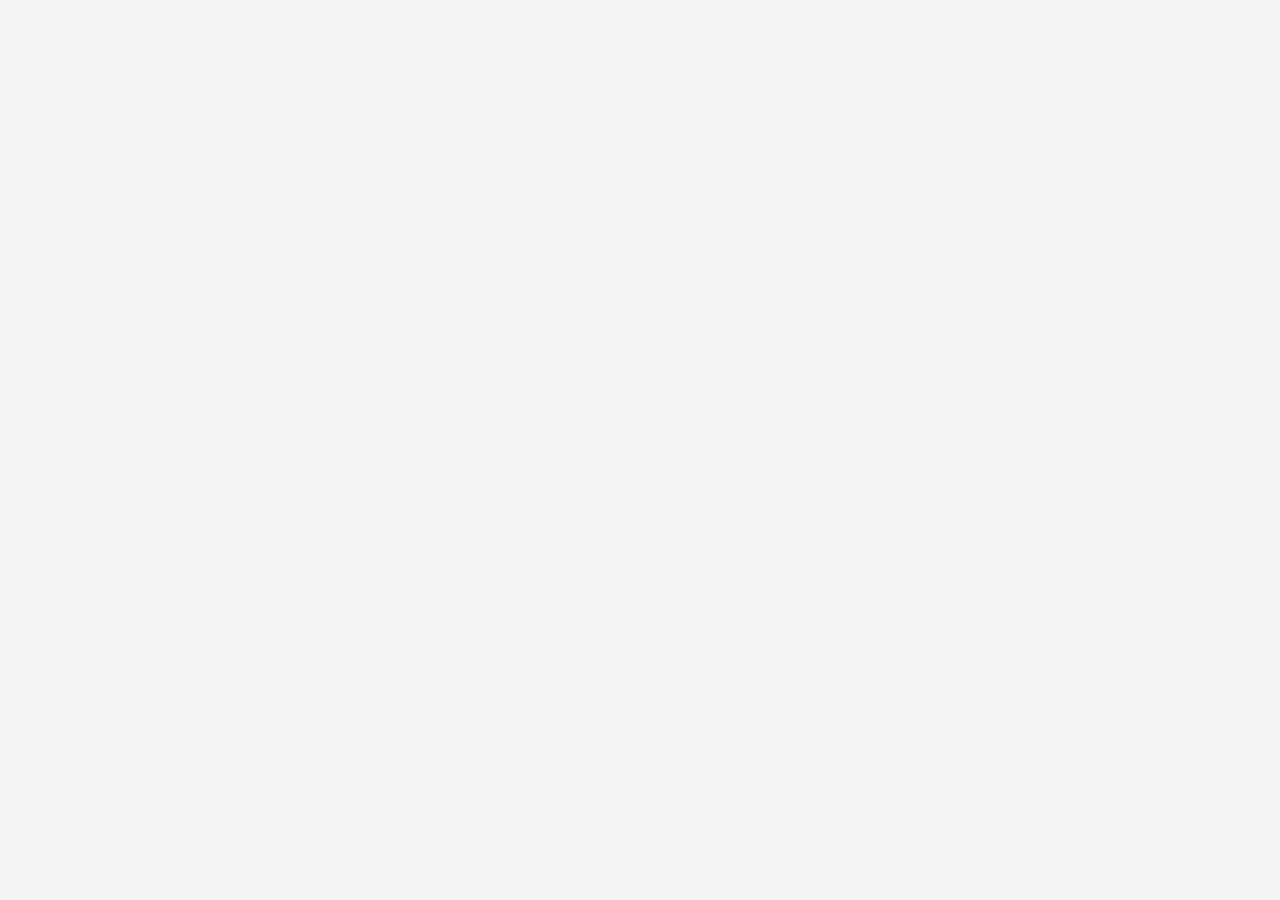
==== index.html @ eea6e000 "Add files via upload" ====
<!DOCTYPE html>
<html lang="en">
<head>
<meta charset="UTF-8">
<meta name="viewport" content="width=device-width, initial-scale=1.0, viewport-fit=cover">
<meta name="theme-color" content="#111827">
<meta name="description" content="ROBOT PROGRAMMER MANAGER V6 — shared online robot database">
<title>ROBOT PROGRAMMER MANAGER V6 — ONLINE</title>
<link rel="manifest" href="manifest.json">
<link rel="stylesheet" href="style.css">
</head>
<body>
<div id="auth" class="hidden"></div>
<div class="app-shell hidden" id="appShell">
  <aside class="sidebar" id="sidebar">
    <div class="brand"><div class="brand-mark">RP</div><div><b>ROBOT PROGRAMMER</b><small>MANAGER V6</small></div></div>
    <nav id="nav">
      <button class="nav-item active" data-page="dashboard">⌂ <span>Dashboard</span></button>
      <button class="nav-item" data-page="robots">🤖 <span>Robots</span></button>
      <button class="nav-item" data-page="calibration">🎯 <span>Calibration</span></button>
      <button class="nav-item" data-page="io">🔌 <span>I/O Configuration</span></button>
      <button class="nav-item" data-page="ethernet">🌐 <span>Ethernet</span></button>
      <button class="nav-item" data-page="overhang">📐 <span>Overhang Generator</span></button>
      <button class="nav-item" data-page="panel">▦ <span>Panel Diagram</span></button>
      <button class="nav-item" data-page="details">📝 <span>Other Details</span></button>
      <button class="nav-item" data-page="backup">☁ <span>Cloud / Backup</span></button>
    </nav>
  </aside>
  <main class="main">
    <header class="topbar">
      <button class="menu-btn" id="menuBtn">☰</button>
      <div class="top-title"><h1 id="pageTitle">Dashboard</h1><div id="currentRobotLabel">No robot selected</div></div>
      <div class="top-actions"><span id="onlineBadge" class="badge">LOCAL</span><button class="btn secondary" id="quickSave">SAVE</button><button class="btn primary" id="addRobotTop">+ ROBOT</button></div>
    </header>
    <section class="content"><div id="app"></div></section>
  </main>
</div>
<div class="modal hidden" id="modal"><div class="modal-card"><div class="modal-head"><h2 id="modalTitle">Add</h2><button id="modalClose">×</button></div><div id="modalBody"></div></div></div>
<script src="supabase-config.js"></script>
<script src="https://cdn.jsdelivr.net/npm/@supabase/supabase-js@2"></script>
<script src="oh.js"></script>
<script src="app.js"></script>
</body>
</html>
---- style.css ----
*{box-sizing:border-box} :root{--bg:#f3f4f6;--card:#fff;--text:#111827;--muted:#6b7280;--line:#e5e7eb;--primary:#2563eb;--dark:#111827;--danger:#dc2626;--ok:#059669}
body{margin:0;font-family:Arial,Helvetica,sans-serif;background:var(--bg);color:var(--text)}
button,input,select,textarea{font:inherit}button{cursor:pointer}
.app-shell{display:flex;min-height:100vh}.sidebar{width:250px;background:#111827;color:#fff;padding:18px 12px;position:fixed;inset:0 auto 0 0;z-index:20;overflow:auto}
.brand{display:flex;gap:10px;align-items:center;padding:8px 10px 22px;border-bottom:1px solid #374151;margin-bottom:15px}.brand-mark{width:40px;height:40px;border-radius:10px;background:#2563eb;display:grid;place-items:center;font-weight:bold}.brand b{display:block;font-size:13px}.brand small{color:#9ca3af}
.nav-item{width:100%;border:0;background:transparent;color:#d1d5db;text-align:left;padding:12px;border-radius:8px;margin:2px 0}.nav-item:hover,.nav-item.active{background:#1f2937;color:#fff}.nav-item span{margin-left:8px}
.main{margin-left:250px;width:calc(100% - 250px)}.topbar{height:72px;background:#fff;border-bottom:1px solid var(--line);display:flex;align-items:center;justify-content:space-between;padding:10px 24px;position:sticky;top:0;z-index:10}.topbar h1{margin:0;font-size:21px}.topbar p{margin:4px 0 0;color:var(--muted);font-size:12px}.menu-btn{display:none}.top-actions{display:flex;gap:8px}
.content{padding:22px;max-width:1500px;margin:auto}.grid{display:grid;grid-template-columns:repeat(4,1fr);gap:16px}.grid-2{display:grid;grid-template-columns:repeat(2,1fr);gap:16px}.card{background:var(--card);border:1px solid var(--line);border-radius:12px;padding:18px;box-shadow:0 1px 2px #00000008}.stat{font-size:28px;font-weight:bold;margin-top:8px}.muted{color:var(--muted);font-size:13px}.section-title{display:flex;justify-content:space-between;align-items:center;margin:0 0 14px}.section-title h2{font-size:17px;margin:0}
.btn{border:0;border-radius:8px;padding:9px 13px;font-weight:600}.btn.primary{background:var(--primary);color:#fff}.btn.secondary{background:#e5e7eb;color:#111827}.btn.danger{background:#fee2e2;color:#991b1b}.btn.success{background:#d1fae5;color:#065f46}
.form-grid{display:grid;grid-template-columns:repeat(2,1fr);gap:12px}.form-group{display:flex;flex-direction:column;gap:5px}.form-group.full{grid-column:1/-1}.form-group label{font-size:12px;font-weight:bold;color:#4b5563}.form-group input,.form-group select,.form-group textarea{border:1px solid #d1d5db;border-radius:7px;padding:9px;background:#fff}.form-group textarea{min-height:90px;resize:vertical}
.table-wrap{overflow:auto}.data-table{width:100%;border-collapse:collapse;min-width:700px}.data-table th,.data-table td{border-bottom:1px solid var(--line);padding:9px;text-align:left;font-size:13px}.data-table th{background:#f9fafb;position:sticky;top:0}.badge{display:inline-block;border-radius:99px;padding:4px 8px;font-size:11px;background:#e5e7eb}.badge.ok{background:#d1fae5;color:#065f46}
.tabs{display:flex;gap:5px;overflow:auto;margin-bottom:14px}.tab{border:1px solid var(--line);background:#fff;padding:8px 12px;border-radius:7px;white-space:nowrap}.tab.active{background:#111827;color:#fff}
.notice{padding:12px;border-radius:8px;background:#eff6ff;border:1px solid #bfdbfe;color:#1e40af;margin-bottom:14px}.empty{padding:35px;text-align:center;color:var(--muted);border:2px dashed #d1d5db;border-radius:10px}
.actions{display:flex;gap:7px;flex-wrap:wrap}.right{text-align:right}.mono{font-family:Consolas,monospace}.diagram{background:#fafafa;border:1px dashed #9ca3af;min-height:360px;border-radius:10px;padding:12px;position:relative}.panel-item{position:absolute;border:2px solid #374151;background:#fff;border-radius:5px;padding:7px;font-size:11px;cursor:move;min-width:80px;text-align:center}.panel-toolbar{display:flex;gap:7px;flex-wrap:wrap;margin-bottom:10px}
.modal{position:fixed;inset:0;background:#0008;display:grid;place-items:center;padding:15px;z-index:100}.modal.hidden{display:none}.modal-card{background:#fff;border-radius:12px;width:min(700px,100%);max-height:90vh;overflow:auto;padding:18px}.modal-head{display:flex;justify-content:space-between;align-items:center;margin-bottom:15px}.modal-head h2{margin:0}.modal-head button{border:0;background:transparent;font-size:28px}
.kpi-list{display:grid;gap:9px}.kpi{display:flex;justify-content:space-between;border-bottom:1px solid var(--line);padding:8px 0}
@media(max-width:900px){.sidebar{transform:translateX(-100%);transition:.2s}.sidebar.open{transform:translateX(0)}.main{margin-left:0;width:100%}.menu-btn{display:block;border:0;background:transparent;font-size:22px;margin-right:10px}.topbar>div:nth-child(2){margin-right:auto}.top-actions .secondary{display:none}.content{padding:13px}.grid{grid-template-columns:repeat(2,1fr)}.grid-2,.form-grid{grid-template-columns:1fr}.topbar{padding:10px 13px}}
@media(max-width:500px){.grid{grid-template-columns:1fr 1fr}.stat{font-size:22px}.card{padding:13px}.topbar h1{font-size:17px}.top-actions .primary{padding:8px}.actions .btn{flex:1}.data-table{min-width:650px}}

.top-robot-label{font-size:11px;color:#6b7280;font-weight:bold;display:flex;align-items:center;gap:7px}.top-robot-label select{border:1px solid #d1d5db;background:#fff;border-radius:7px;padding:7px 30px 7px 8px;color:#111827;font-weight:600;max-width:240px}.old-overhang-card{overflow:hidden}.oh-title{text-align:center;font-weight:800;letter-spacing:2px;font-size:28px;margin:5px 0 20px}.oh-title span{display:block;font-size:17px;color:#6b7280;margin-top:5px}.oh-layout{max-width:560px;margin:auto}.oh-box{background:linear-gradient(135deg,#01040a,#1f2937);border-radius:18px;padding:22px;box-shadow:0 10px 25px #0005}.oh-box input{width:100%;height:48px;margin-bottom:14px;border:0;border-radius:10px;padding:0 14px;font-size:16px;background:#f3f4f6}.oh-submit{display:block;width:200px;height:48px;border:0;border-radius:10px;background:#ffcc00;color:#111827;font-weight:800;font-size:16px;margin:16px auto;cursor:pointer}.oh-save-row{display:flex;justify-content:center;gap:12px;margin:18px 0;flex-wrap:wrap}.oh-history{margin-top:18px}.oh-history h3{font-size:15px}@media(max-width:600px){.top-robot-label select{max-width:155px}.oh-title{font-size:24px}}

/* CALIBRATION MODULE */
.cal-tabs{display:flex;gap:8px;flex-wrap:wrap;margin-bottom:16px}.cal-tab{border:1px solid var(--line);background:#fff;color:#374151;border-radius:8px;padding:11px 14px;font-weight:700}.cal-tab.active{background:#111827;color:#fff;border-color:#111827}.cal-process-head{display:flex;justify-content:space-between;align-items:center;gap:12px;margin-bottom:12px}.cal-process-head h3{margin:0;font-size:16px}.pdf-frame-wrap{height:calc(100vh - 250px);min-height:520px;border:1px solid var(--line);border-radius:10px;overflow:hidden;background:#52525b}.cal-pdf{width:100%;height:100%;border:0}.cal-master-card{border:1px solid var(--line);border-radius:10px;overflow:hidden}.cal-master-title{padding:13px 15px;background:#111827;color:#fff;display:flex;justify-content:space-between;align-items:center;gap:10px}.master-table{min-width:500px}.master-input{width:100%;min-width:170px;border:1px solid #d1d5db;border-radius:6px;padding:8px;background:#fff}.master-input:focus{outline:2px solid #2563eb}.master-table td:first-child,.master-table th:first-child{text-align:center;width:90px}.master-table td:nth-child(2),.master-table th:nth-child(2){width:140px}@media(max-width:600px){.cal-process-head{align-items:flex-start;flex-direction:column}.pdf-frame-wrap{height:70vh;min-height:450px}.cal-tab{width:100%;text-align:left}.master-input{min-width:130px}}

/* Replaced Overhang + Aluminium Panel modules from index(4).html */
.sub-tab-container{display:flex;background:var(--input-bg,#f3f4f6);border-radius:8px;padding:4px;margin-bottom:15px;border:1px solid var(--border,#d1d5db);gap:4px}
.sub-tab{flex:1;text-align:center;padding:10px;font-size:.9rem;color:var(--text-muted,#6b7280);cursor:pointer;border-radius:6px;font-weight:700;border:0;background:transparent}
.sub-tab.active{background:var(--primary,#2563eb);color:#fff}
.sub-content{display:none}.sub-content.active{display:block}
.inner-card{margin-bottom:14px}
.full-btn{width:100%;margin-top:4px}
.three-cols{grid-template-columns:repeat(3,1fr)}
.panel-generator-card{overflow:hidden}
.panel-note{margin:14px 0 8px;padding:10px 12px;border-left:4px solid var(--primary,#2563eb);background:var(--input-bg,#f3f4f6);font-size:.88rem}
.panel-scroll{width:100%;overflow-x:auto;padding:16px 0 42px}
.generated-panel{position:relative;border:2px solid #fff;height:160px;background:#181818;display:block;min-width:300px;box-sizing:content-box}
.stiffener{position:absolute;top:0;height:100%}
.stiffener.u{background:orange;width:6px}.stiffener.ulip{background:#00c853;width:8px}.stiffener.i{background:#2979ff;width:4px}
.generated-panel .label{position:absolute;background:#fff;color:#000;padding:2px 5px;font-size:10px;border-radius:4px;top:8px;white-space:nowrap}
.panel-type-label{position:absolute;bottom:-25px;font-size:13px;color:var(--text,#111827);white-space:nowrap}
.panel-summary{margin:4px 0 12px;line-height:1.65;font-size:.92rem}
.gauge-box{padding:12px;border:1px solid var(--border,#d1d5db);border-radius:8px;background:var(--card-bg,#fff)}
#gauge{margin-top:7px;font-family:monospace;word-break:break-word}
@media(max-width:700px){.three-cols{grid-template-columns:1fr}.sub-tab{font-size:.78rem;padding:9px 5px}.generated-panel{height:140px}.panel-type-label{font-size:11px}}

/* V6 ONLINE */
.hidden{display:none!important}.auth-mode{background:#eef2ff;min-height:100vh}.auth-mode .app-shell{display:none}.auth-card{width:min(480px,calc(100% - 28px));margin:7vh auto;background:#fff;border:1px solid var(--line);border-radius:16px;padding:28px;box-shadow:0 15px 50px #11182722}.auth-brand{border-bottom:0;margin:0 0 22px;padding:0}.auth-card h2{margin:0 0 8px;font-size:21px}.auth-card .form-group{margin-top:14px}.auth-actions{margin-top:18px}.auth-actions .btn{flex:1}.text-btn{border:0;background:transparent;color:var(--primary);font-weight:700;padding:12px 0}.cloud-note{text-align:center;margin-top:18px;padding-top:14px;border-top:1px solid var(--line);font-size:12px;color:var(--muted)}.setup-link{display:block;text-align:center;margin-top:15px;color:var(--primary);font-weight:700;text-decoration:none}.small{font-size:12px}.error-box{background:#fef2f2;border-color:#fecaca;color:#991b1b}.online-panel{display:flex;gap:12px;align-items:flex-start;padding:14px;border:1px solid var(--line);border-radius:10px;background:#fafafa}.status-dot{width:12px;height:12px;border-radius:50%;background:#9ca3af;margin-top:4px;flex:0 0 auto}.status-dot.on{background:#10b981;box-shadow:0 0 0 4px #d1fae5}.badge.online{background:#d1fae5;color:#065f46}.cloud-badge{background:#fef3c7;color:#92400e}.v6-toast{position:fixed;right:18px;bottom:18px;background:#111827;color:#fff;padding:11px 15px;border-radius:8px;z-index:300;box-shadow:0 8px 25px #0003;font-size:13px}.v6-toast.online{background:#065f46}.v6-toast.error{background:#991b1b}.io-grid{display:grid;grid-template-columns:repeat(2,minmax(0,1fr));gap:16px}.io-card{border:1px solid var(--line);border-radius:11px;overflow:hidden;background:#fff}.io-head{display:flex;align-items:center;justify-content:space-between;padding:12px 14px;background:#f9fafb;border-bottom:1px solid var(--line)}.io-head h3{font-size:14px;margin:0}.small-btn{padding:7px 9px;font-size:11px}.io-table{min-width:680px}.io-table input{width:100%;min-width:100px;border:1px solid #d1d5db;border-radius:5px;padding:7px}.full-span{grid-column:1/-1}@media(max-width:900px){.io-grid{grid-template-columns:1fr}}@media(max-width:600px){.auth-card{margin:3vh auto;padding:20px}.top-title{min-width:0}.top-title h1{white-space:nowrap;overflow:hidden;text-overflow:ellipsis}.top-robot-label{max-width:220px}.top-actions{gap:5px}.top-actions .primary{font-size:11px}.top-actions .badge{display:none}}
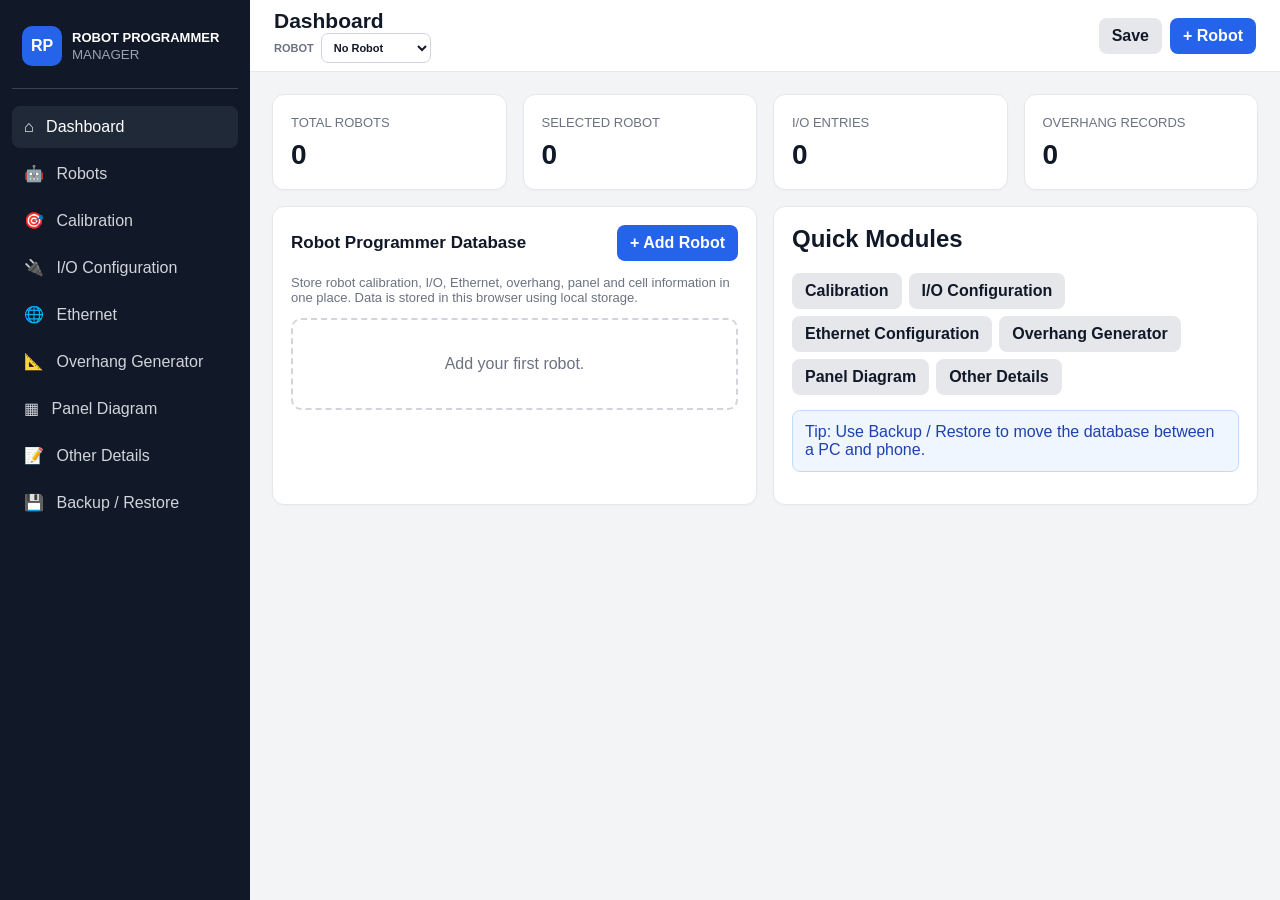
==== commit 6ffb5a85: "Add files via upload" ====
--- a/index.html
+++ b/index.html
@@ -4,16 +4,17 @@
 <meta charset="UTF-8">
 <meta name="viewport" content="width=device-width, initial-scale=1.0, viewport-fit=cover">
 <meta name="theme-color" content="#111827">
-<meta name="description" content="ROBOT PROGRAMMER MANAGER V6 — shared online robot database">
-<title>ROBOT PROGRAMMER MANAGER V6 — ONLINE</title>
+<title>ROBOT PROGRAMMER MANAGER</title>
 <link rel="manifest" href="manifest.json">
 <link rel="stylesheet" href="style.css">
 </head>
 <body>
-<div id="auth" class="hidden"></div>
-<div class="app-shell hidden" id="appShell">
+<div class="app-shell">
   <aside class="sidebar" id="sidebar">
-    <div class="brand"><div class="brand-mark">RP</div><div><b>ROBOT PROGRAMMER</b><small>MANAGER V6</small></div></div>
+    <div class="brand">
+      <div class="brand-mark">RP</div>
+      <div><b>ROBOT PROGRAMMER</b><small>MANAGER</small></div>
+    </div>
     <nav id="nav">
       <button class="nav-item active" data-page="dashboard">⌂ <span>Dashboard</span></button>
       <button class="nav-item" data-page="robots">🤖 <span>Robots</span></button>
@@ -23,21 +24,35 @@
       <button class="nav-item" data-page="overhang">📐 <span>Overhang Generator</span></button>
       <button class="nav-item" data-page="panel">▦ <span>Panel Diagram</span></button>
       <button class="nav-item" data-page="details">📝 <span>Other Details</span></button>
-      <button class="nav-item" data-page="backup">☁ <span>Cloud / Backup</span></button>
+      <button class="nav-item" data-page="backup">💾 <span>Backup / Restore</span></button>
     </nav>
   </aside>
+
   <main class="main">
     <header class="topbar">
       <button class="menu-btn" id="menuBtn">☰</button>
-      <div class="top-title"><h1 id="pageTitle">Dashboard</h1><div id="currentRobotLabel">No robot selected</div></div>
-      <div class="top-actions"><span id="onlineBadge" class="badge">LOCAL</span><button class="btn secondary" id="quickSave">SAVE</button><button class="btn primary" id="addRobotTop">+ ROBOT</button></div>
+      <div>
+        <h1 id="pageTitle">Dashboard</h1>
+        <div id="currentRobotLabel">No robot selected</div>
+      </div>
+      <div class="top-actions">
+        <button class="btn secondary" id="quickSave">Save</button>
+        <button class="btn primary" id="addRobotTop">+ Robot</button>
+      </div>
     </header>
-    <section class="content"><div id="app"></div></section>
+
+    <section class="content">
+      <div id="app"></div>
+    </section>
   </main>
 </div>
-<div class="modal hidden" id="modal"><div class="modal-card"><div class="modal-head"><h2 id="modalTitle">Add</h2><button id="modalClose">×</button></div><div id="modalBody"></div></div></div>
-<script src="supabase-config.js"></script>
-<script src="https://cdn.jsdelivr.net/npm/@supabase/supabase-js@2"></script>
+
+<div class="modal hidden" id="modal">
+  <div class="modal-card">
+    <div class="modal-head"><h2 id="modalTitle">Add</h2><button id="modalClose">×</button></div>
+    <div id="modalBody"></div>
+  </div>
+</div>
 <script src="oh.js"></script>
 <script src="app.js"></script>
 </body>
--- a/style.css
+++ b/style.css
@@ -42,6 +42,3 @@
 .gauge-box{padding:12px;border:1px solid var(--border,#d1d5db);border-radius:8px;background:var(--card-bg,#fff)}
 #gauge{margin-top:7px;font-family:monospace;word-break:break-word}
 @media(max-width:700px){.three-cols{grid-template-columns:1fr}.sub-tab{font-size:.78rem;padding:9px 5px}.generated-panel{height:140px}.panel-type-label{font-size:11px}}
-
-/* V6 ONLINE */
-.hidden{display:none!important}.auth-mode{background:#eef2ff;min-height:100vh}.auth-mode .app-shell{display:none}.auth-card{width:min(480px,calc(100% - 28px));margin:7vh auto;background:#fff;border:1px solid var(--line);border-radius:16px;padding:28px;box-shadow:0 15px 50px #11182722}.auth-brand{border-bottom:0;margin:0 0 22px;padding:0}.auth-card h2{margin:0 0 8px;font-size:21px}.auth-card .form-group{margin-top:14px}.auth-actions{margin-top:18px}.auth-actions .btn{flex:1}.text-btn{border:0;background:transparent;color:var(--primary);font-weight:700;padding:12px 0}.cloud-note{text-align:center;margin-top:18px;padding-top:14px;border-top:1px solid var(--line);font-size:12px;color:var(--muted)}.setup-link{display:block;text-align:center;margin-top:15px;color:var(--primary);font-weight:700;text-decoration:none}.small{font-size:12px}.error-box{background:#fef2f2;border-color:#fecaca;color:#991b1b}.online-panel{display:flex;gap:12px;align-items:flex-start;padding:14px;border:1px solid var(--line);border-radius:10px;background:#fafafa}.status-dot{width:12px;height:12px;border-radius:50%;background:#9ca3af;margin-top:4px;flex:0 0 auto}.status-dot.on{background:#10b981;box-shadow:0 0 0 4px #d1fae5}.badge.online{background:#d1fae5;color:#065f46}.cloud-badge{background:#fef3c7;color:#92400e}.v6-toast{position:fixed;right:18px;bottom:18px;background:#111827;color:#fff;padding:11px 15px;border-radius:8px;z-index:300;box-shadow:0 8px 25px #0003;font-size:13px}.v6-toast.online{background:#065f46}.v6-toast.error{background:#991b1b}.io-grid{display:grid;grid-template-columns:repeat(2,minmax(0,1fr));gap:16px}.io-card{border:1px solid var(--line);border-radius:11px;overflow:hidden;background:#fff}.io-head{display:flex;align-items:center;justify-content:space-between;padding:12px 14px;background:#f9fafb;border-bottom:1px solid var(--line)}.io-head h3{font-size:14px;margin:0}.small-btn{padding:7px 9px;font-size:11px}.io-table{min-width:680px}.io-table input{width:100%;min-width:100px;border:1px solid #d1d5db;border-radius:5px;padding:7px}.full-span{grid-column:1/-1}@media(max-width:900px){.io-grid{grid-template-columns:1fr}}@media(max-width:600px){.auth-card{margin:3vh auto;padding:20px}.top-title{min-width:0}.top-title h1{white-space:nowrap;overflow:hidden;text-overflow:ellipsis}.top-robot-label{max-width:220px}.top-actions{gap:5px}.top-actions .primary{font-size:11px}.top-actions .badge{display:none}}
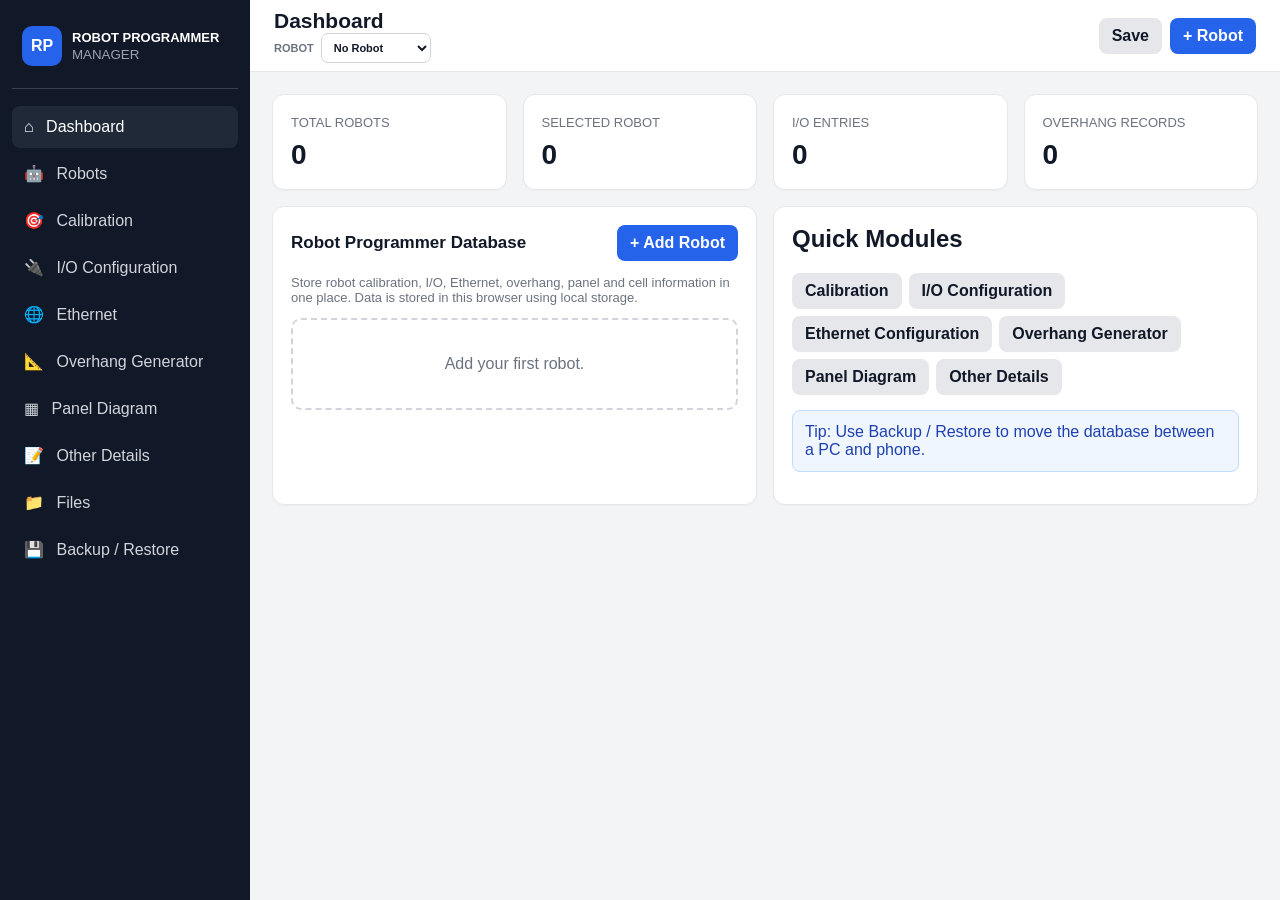
==== commit b64f7da4: "Add files via upload" ====
--- a/index.html
+++ b/index.html
@@ -24,6 +24,7 @@
       <button class="nav-item" data-page="overhang">📐 <span>Overhang Generator</span></button>
       <button class="nav-item" data-page="panel">▦ <span>Panel Diagram</span></button>
       <button class="nav-item" data-page="details">📝 <span>Other Details</span></button>
+      <button class="nav-item" data-page="files">📁 <span>Files</span></button>
       <button class="nav-item" data-page="backup">💾 <span>Backup / Restore</span></button>
     </nav>
   </aside>
--- a/style.css
+++ b/style.css
@@ -42,3 +42,20 @@
 .gauge-box{padding:12px;border:1px solid var(--border,#d1d5db);border-radius:8px;background:var(--card-bg,#fff)}
 #gauge{margin-top:7px;font-family:monospace;word-break:break-word}
 @media(max-width:700px){.three-cols{grid-template-columns:1fr}.sub-tab{font-size:.78rem;padding:9px 5px}.generated-panel{height:140px}.panel-type-label{font-size:11px}}
+
+
+/* User-entered values are displayed in uppercase and bold. */
+input, textarea, select { font-weight: 700; }
+input:not([type=checkbox]):not([type=radio]):not([type=button]):not([type=submit]), textarea { text-transform: uppercase; }
+/* I/O table: four compact columns that fit mobile screens without horizontal scrolling. */
+.io-table-wrap { width:100%; max-width:100%; overflow-x:hidden; }
+.io-data-table { width:100%; min-width:0 !important; table-layout:fixed; }
+.io-data-table th, .io-data-table td { padding:7px 5px; font-size:12px; overflow:hidden; }
+.io-data-table th:first-child, .io-data-table td:first-child { width:16%; text-align:center; }
+.io-data-table th:not(:first-child), .io-data-table td:not(:first-child) { width:28%; }
+.io-data-table .io-cell-input { display:block; width:100%; min-width:0; max-width:100%; box-sizing:border-box; padding:7px 4px; border:1px solid #d1d5db; border-radius:5px; font-size:12px; font-weight:700; text-transform:uppercase; }
+@media(max-width:500px) {
+ .io-data-table th, .io-data-table td { padding:5px 3px; font-size:10px; }
+ .io-data-table .io-cell-input { padding:7px 2px; font-size:11px; }
+ .io-table-wrap { overflow-x:hidden; }
+}
